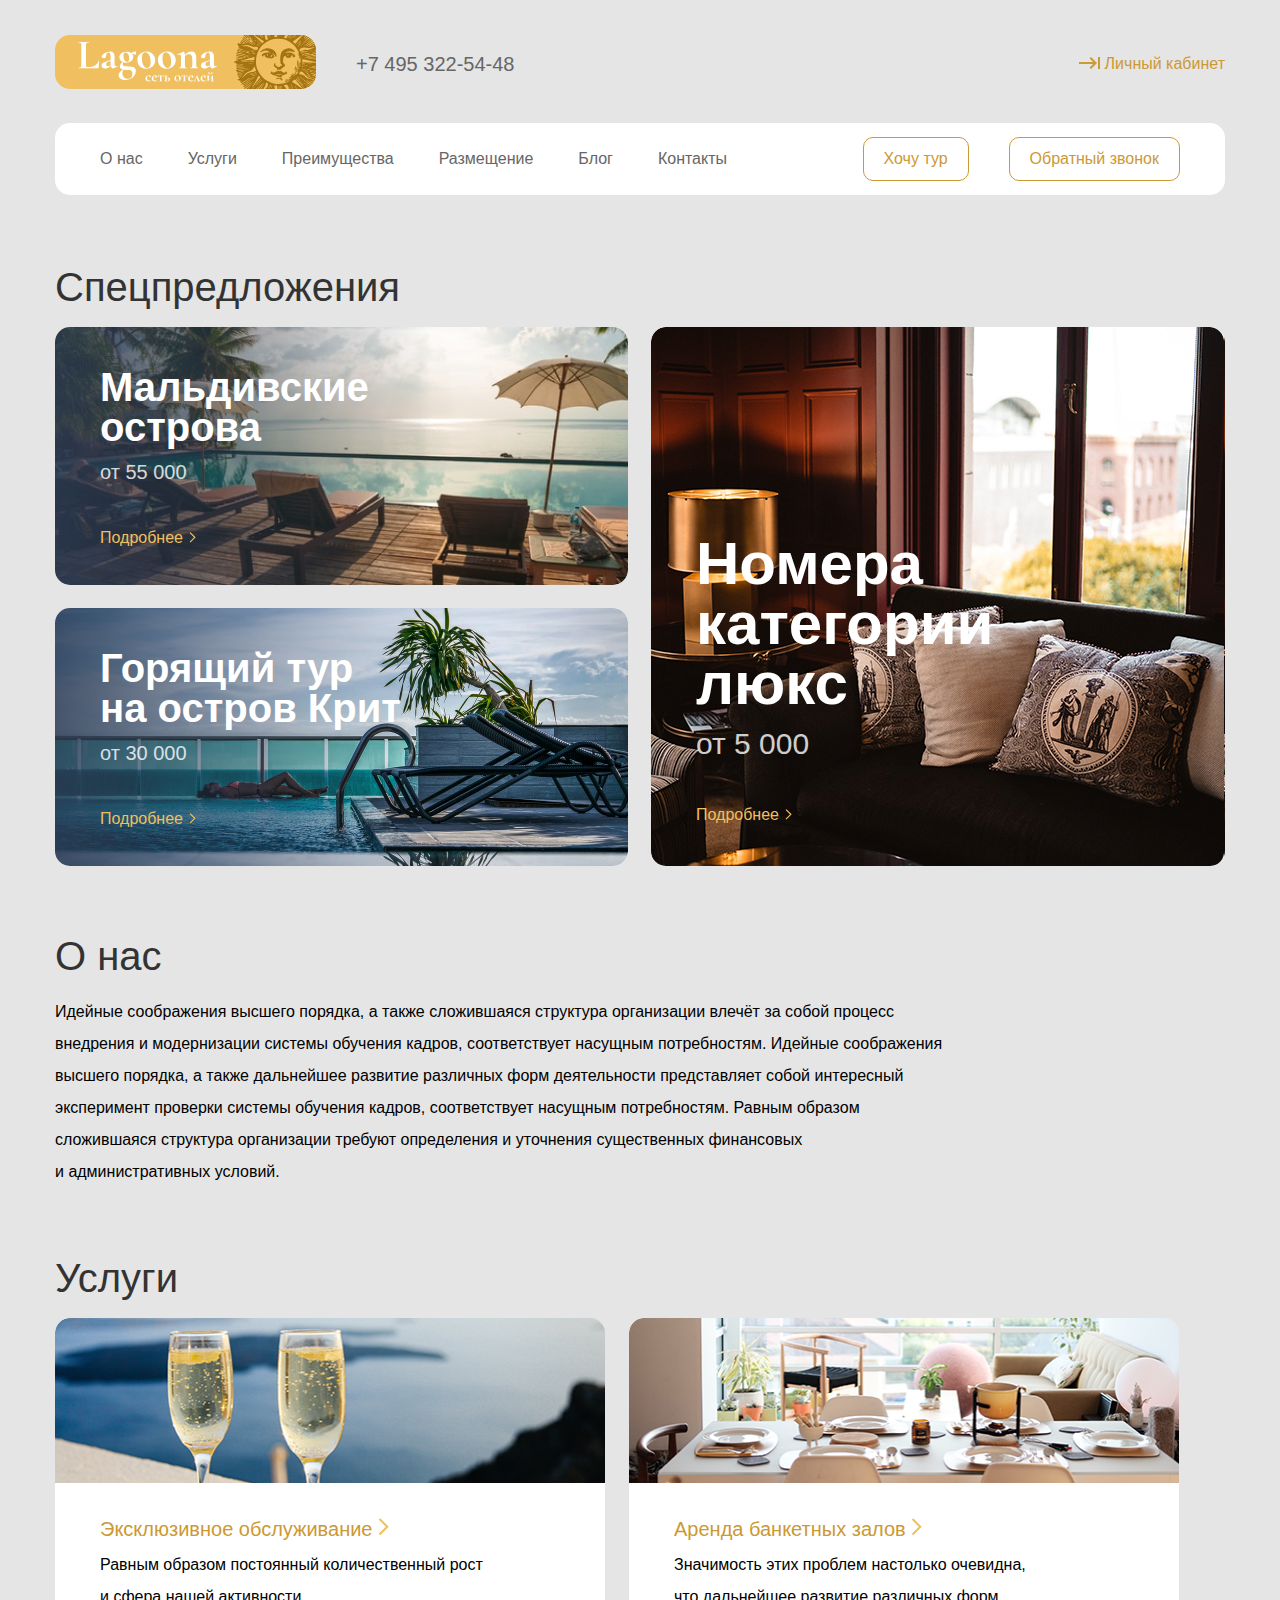
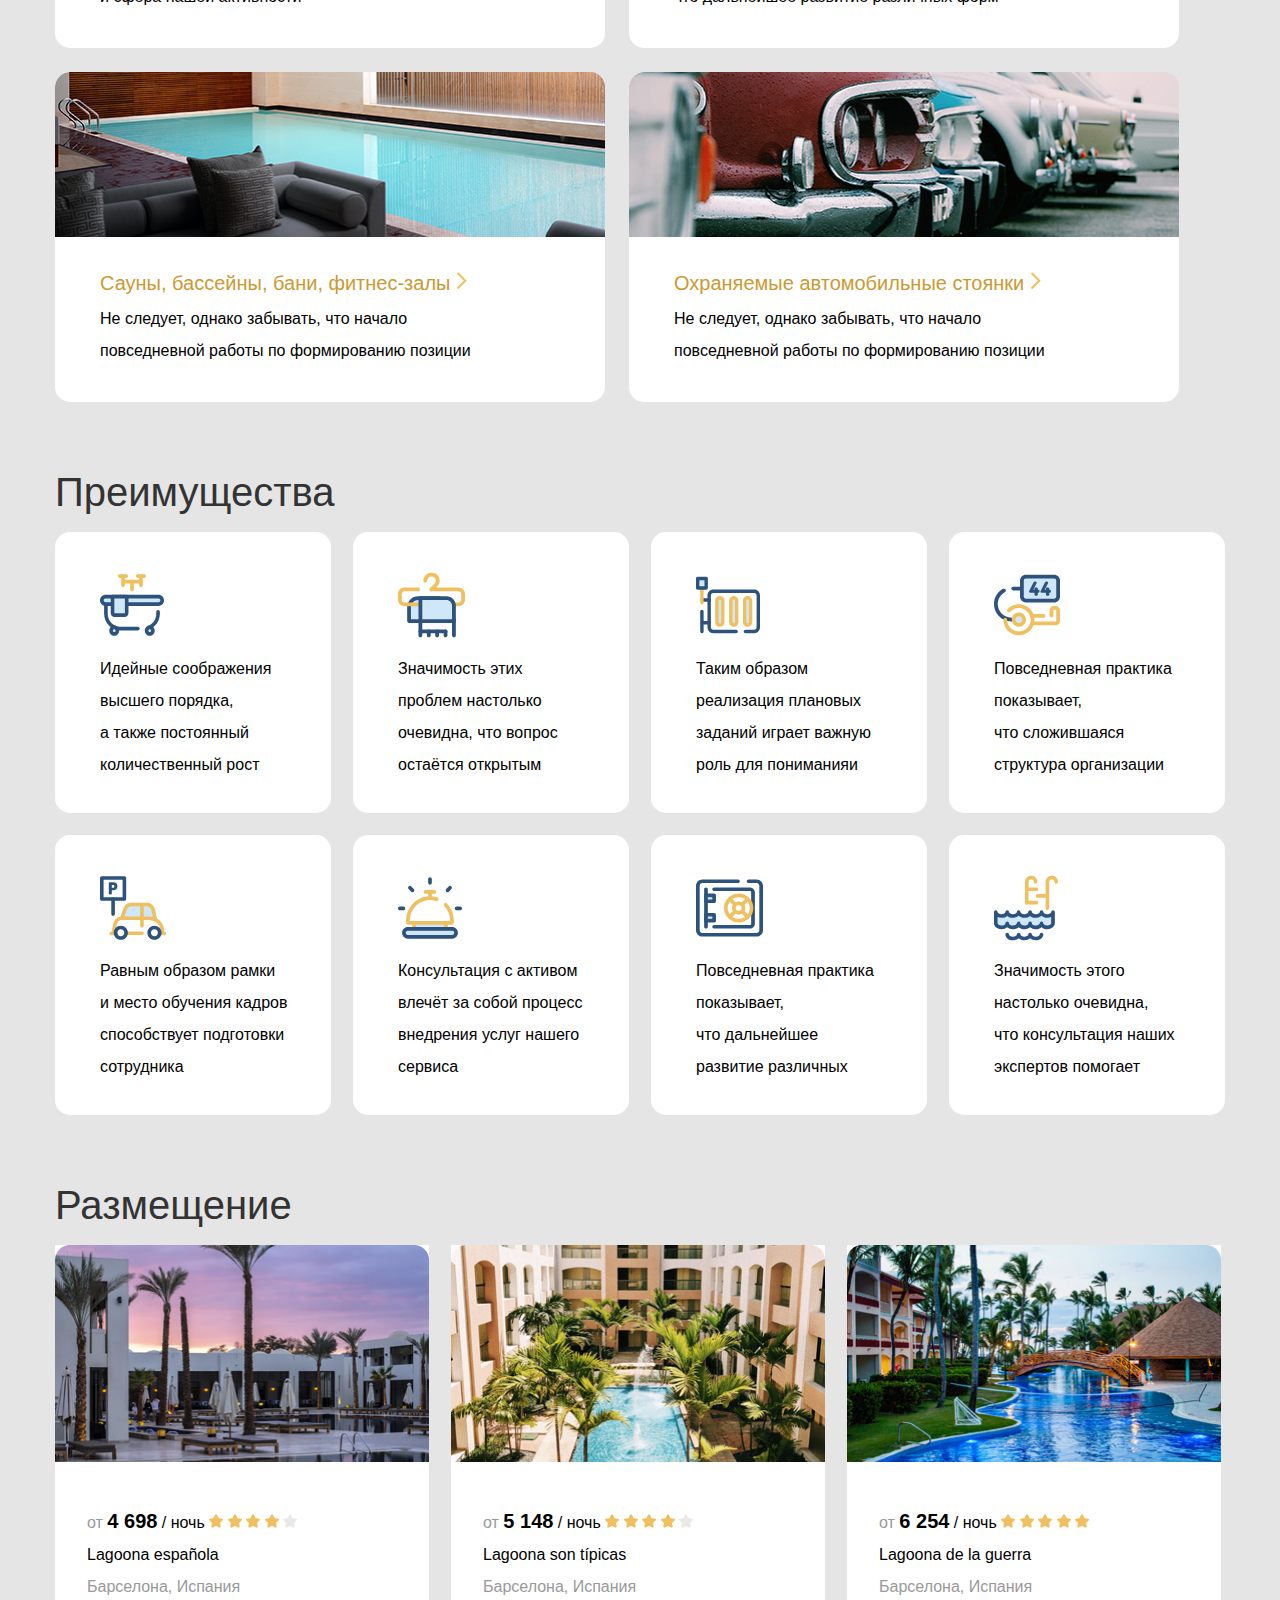
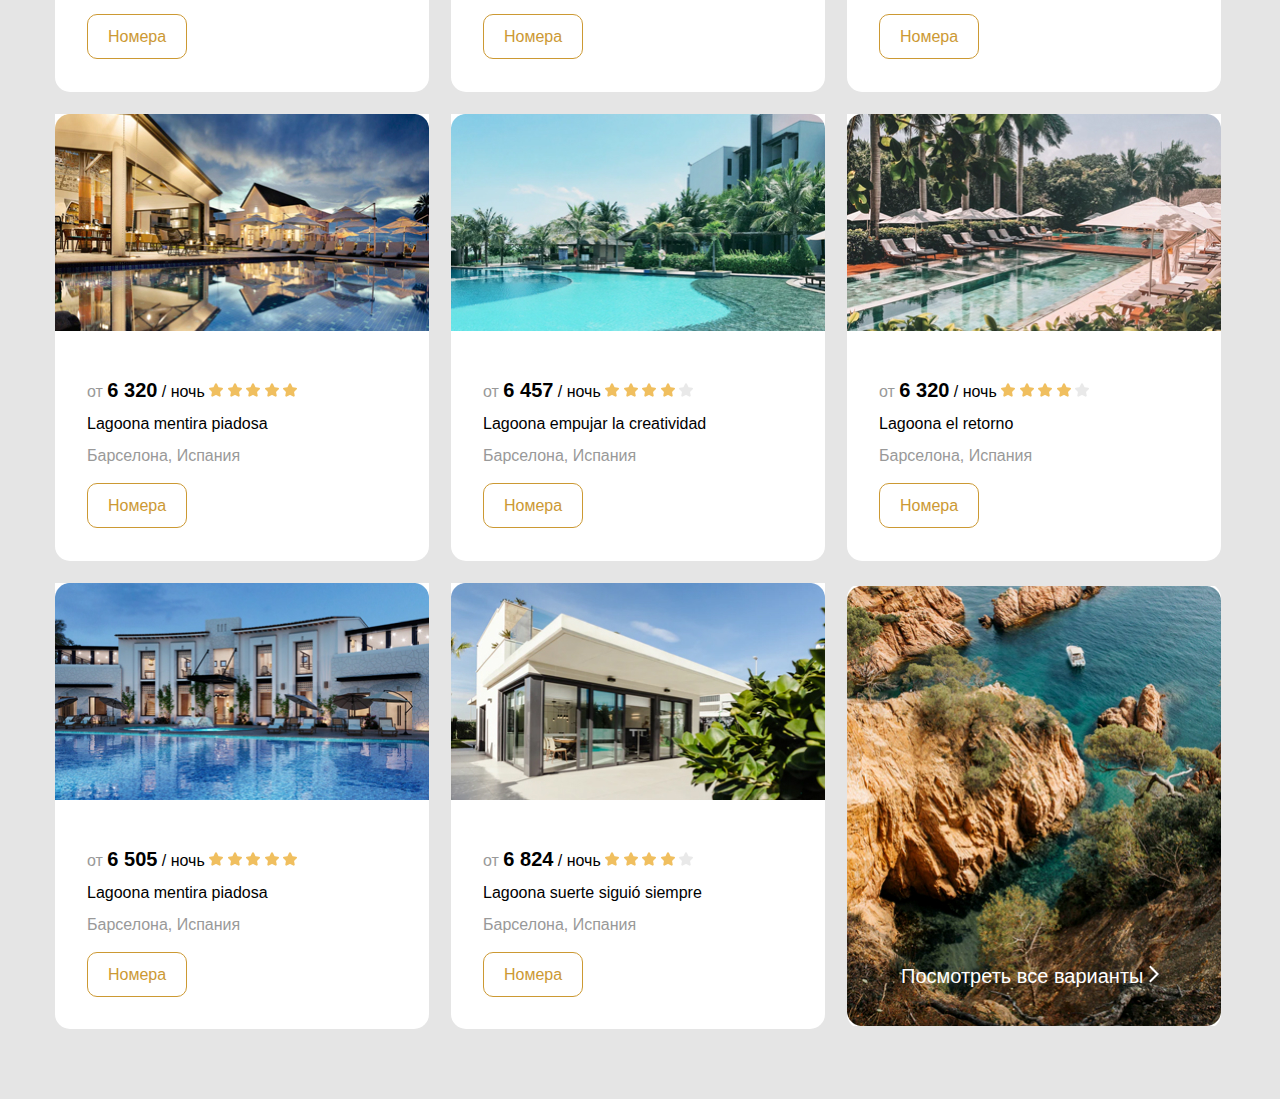
==== 08_layout-stylization/index.html @ fb508256 "add markup" ====
<!DOCTYPE html>
<html lang="en">

<head>
  <meta charset="UTF-8">
  <meta http-equiv="X-UA-Compatible" content="IE=edge">
  <meta name="viewport" content="width=device-width, initial-scale=1.0">
  <link rel="stylesheet" href="css/normalize.css">
  <link rel="stylesheet" href="css/style.css">
  <title>Lagoona</title>
</head>

<body>
  <header class="header">
    <div class="container">
      <div class="container-header flex">
        <a href="#" class="header-logo">
          <img src="img/logo.svg" alt="logo">
        </a>
        <a href="tel:+74953225448" class="contact-tel">
          +7 495 322-54-48
        </a>
        <a href="#" class="personal-area"><svg width="21" height="12" viewBox="0 0 21 12" fill="none"
            xmlns="http://www.w3.org/2000/svg">
            <path d="M10.59 1.41L14.17 5H0V7H14.17L10.58 10.59L12 12L18 6L12 0L10.59 1.41ZM19 0V12H21V0H19Z"
              fill="#CC9933" />
          </svg>
          Личный кабинет
        </a>
      </div>
      <div class="container-nav flex">
        <nav class="header-nav">
          <ul class="header-list list-reset flex">
            <li class="header-list-item"> <a href="#about-us" class="header-linc">
                О&nbsp;нас
              </a>
            </li>
            <li class="header-list-item"> <a href="#services" class="header-linc">
                Услуги
              </a>
            </li>
            <li class="header-list-item"> <a href="#advantages" class="header-linc">
                Преимущества
              </a>
            </li>
            <li class="header-list-item"> <a href="#accommodation" class="header-linc">
                Размещение
              </a>
            </li>
            <li class="header-list-item"> <a href="#blog" class="header-linc">
                Блог
              </a>
            </li>
            <li class="header-list-item"> <a href="#contacts" class="header-linc">
                Контакты
              </a>
            </li>
          </ul>
        </nav>
        <div class="btn-nav flex">
          <button class="btn header-btn">
            Хочу тур
          </button>
          <button class="btn header-btn">
            Обратный звонок
          </button>
        </div>
      </div>
    </div>
  </header>

  <main class="main-lagoona">
    <h1 class="title">
      Сеть отелей Lagoona
    </h1>
    <section id="special" class="special-descr section-all">
      <div class="container">
        <h2 class="header-section">Спецпредложения</h2>
        <div class="special__content flex">
          <div class="special__block left">
            <article class="special__item card_1 title-left">
              <h3 class="title-card-special">Мальдивские острова</h3>
              <p class="special-text">от 55 000</p>
              <a href="#" class="special-more">
                Подробнее
                <svg width="11" height="11" viewBox="0 0 11 18" fill="none" xmlns="http://www.w3.org/2000/svg">
                  <path d="M1.49998 1.00002L9.27815 8.7782L1.49998 16.5564" stroke="#F0BF5F" stroke-width="2" />
                </svg>
              </a>
            </article>
            <article class="special__item card_2 title-left">
              <h3 class="title-card-special">Горящий тур на&nbsp;остров Крит</h3>
              <p class="special-text">от 30 000</p>
              <a href="#" class="special-more">
                Подробнее
                <svg width="11" height="11" viewBox="0 0 11 18" fill="none" xmlns="http://www.w3.org/2000/svg">
                  <path d="M1.49998 1.00002L9.27815 8.7782L1.49998 16.5564" stroke="#F0BF5F" stroke-width="2" />
                </svg>
              </a>
            </article>
          </div>
          <article class="special__item item-right card_3">
            <h3 class="title-card-special title-card-special-left">Номера категории люкс</h3>
            <p class="special-text text-right">от 5 000</p>
            <a href="#" class="special-more">
              Подробнее
              <svg width="11" height="11" viewBox="0 0 11 18" fill="none" xmlns="http://www.w3.org/2000/svg">
                <path d="M1.49998 1.00002L9.27815 8.7782L1.49998 16.5564" stroke="#F0BF5F" stroke-width="2" />
              </svg>
            </a>
          </article>
        </div>
      </div>
    </section>
    <section id="about-us" class="about-us-descr section-all">
      <div class="container">
        <h2 class="header-section">
          О нас
        </h2>
        <p class="about-Us-text">
          Идейные соображения высшего порядка, а&nbsp;также сложившаяся структура организации влечёт за&nbsp;собой
          процесс внедрения и&nbsp;модернизации системы обучения кадров, соответствует насущным потребностям. Идейные
          соображения высшего порядка, а&nbsp;также дальнейшее развитие различных форм деятельности представляет собой
          интересный эксперимент проверки системы обучения кадров, соответствует насущным потребностям. Равным образом
          сложившаяся структура организации требуют определения и&nbsp;уточнения существенных финансовых
          и&nbsp;административных условий.
        </p>
      </div>
    </section>
    <section id="services" class="services-descr section-all">
      <div class="container">
        <h2 class="header-section">
          Услуги
        </h2>
        <ul class="list-services list-reset flex">
          <li class="list-services-item card-image-1">
            <a href="#" class="services-different">
              Эксклюзивное обслуживание
              <svg width="11" height="18" viewBox="0 0 11 18" fill="none" xmlns="http://www.w3.org/2000/svg">
                <path d="M1.49998 1.00002L9.27815 8.7782L1.49998 16.5564" stroke="#F0BF5F" stroke-width="2" />
              </svg>
            </a>
            <p class="list-ser-text"> Равным образом постоянный количественный рост и&nbsp;сфера нашей активности
            </p>
          </li>

          <li class="list-services-item card-image-2">
            <a href="#" class="services-different">
              Аренда банкетных залов
              <svg width="11" height="18" viewBox="0 0 11 18" fill="none" xmlns="http://www.w3.org/2000/svg">
                <path d="M1.49998 1.00002L9.27815 8.7782L1.49998 16.5564" stroke="#F0BF5F" stroke-width="2" />
              </svg>
            </a>
            <p class="list-ser-text"> Значимость этих проблем настолько очевидна, что дальнейшее развитие различных
              форм </p>
          </li>

          <li class="list-services-item card-image-3">
            <a href="#" class="services-different">
              Сауны, бассейны, бани, фитнес-залы
              <svg width="11" height="18" viewBox="0 0 11 18" fill="none" xmlns="http://www.w3.org/2000/svg">
                <path d="M1.49998 1.00002L9.27815 8.7782L1.49998 16.5564" stroke="#F0BF5F" stroke-width="2" />
              </svg>
            </a>
            <p class="list-ser-text"> Не&nbsp;следует, однако забывать, что начало повседневной работы
              по&nbsp;формированию позиции </p>
          </li>

          <li class="list-services-item card-image-4">
            <a href="#" class="services-different">
              Охраняемые автомобильные стоянки
              <svg width="11" height="18" viewBox="0 0 11 18" fill="none" xmlns="http://www.w3.org/2000/svg">
                <path d="M1.49998 1.00002L9.27815 8.7782L1.49998 16.5564" stroke="#F0BF5F" stroke-width="2" />
              </svg>
            </a>
            <p class="list-ser-text"> Не&nbsp;следует, однако забывать, что начало повседневной работы
              по&nbsp;формированию позиции </p>
          </li>
        </ul>
      </div>
    </section>
    <section id="advantages" class="advantages-descr section-all">
      <div class="container">
        <h2 class="header-section">
          Преимущества
        </h2>
        <ul class="list-advantages list-reset flex">
          <li class="card-advantages-item card-svg-1">
            <img class="prem-img" src="../08_layout-stylization/img/preim-1.svg" alt="&">
            <p class="adv-text"> Идейные соображения высшего порядка, а&nbsp;также постоянный количественный рост
            </p>
          </li>

          <li class="card-advantages-item card-svg-2">
            <img class="prem-img" src="../08_layout-stylization/img/preim-2.svg" alt="&">
            <p class="adv-text"> Значимость этих проблем настолько очевидна, что вопрос остаётся открытым
            </p>
          </li>

          <li class="card-advantages-item card-svg-3">
            <img class="prem-img" src="../08_layout-stylization/img/preim-3.svg" alt="&">
            <p class="adv-text"> Таким образом реализация плановых заданий играет важную роль для пониманияи
            </p>
          </li>

          <li class="card-advantages-item card-svg-4">
            <img class="prem-img" src="../08_layout-stylization/img/preim-4.svg" alt="&">
            <p class="adv-text"> Повседневная практика показывает, что сложившаяся структура организации
            </p>
          </li>

          <li class="card-advantages-item card-svg-5">
            <img class="prem-img" src="../08_layout-stylization/img/preim-5.svg" alt="&">
            <p class="adv-text">Равным образом рамки и&nbsp;место обучения кадров способствует подготовки
              сотрудника </p>
          </li>

          <li class="card-advantages-item card-svg-6">
            <img class="prem-img" src="../08_layout-stylization/img/preim-6.svg" alt="&">
            <p class="adv-text"> Консультация с&nbsp;активом влечёт за&nbsp;собой процесс внедрения услуг
              нашего сервиса </p>
          </li>

          <li class="card-advantages-item card-svg-7">
            <img class="prem-img" src="../08_layout-stylization/img/preim-7.svg" alt="&">
            <p class="adv-text"> Повседневная практика показывает, что дальнейшее развитие различных
            </p>
          </li>

          <li class="card-advantages-item card-svg-8">
            <img class="prem-img" src="../08_layout-stylization/img/preim-8.svg" alt="&">
            <p class="adv-text"> Значимость этого настолько очевидна, что консультация наших экспертов
              помогает </p>
          </li>
        </ul>
      </div>
    </section>
    <section id="accommodation" class="accommodation-descr section-all">
      <div class="container">
        <h2 class="header-section">
          Размещение
        </h2>
        <ul class="card-accommodation list-reset flex">
          <li class="list-accommodation">
            <img class="img-accommodation" src="img/1.jpg" alt="Lagoona española">
            <article class="article-accommodation">

              <p class="accommodation-text">
                <span class="ot">
                  от
                </span>
                <span class="price">4 698</span>
                / ночь
                <span>
                  <img class="star" src="img/i-star.svg" alt="****">
                  <img class="star" src="img/i-star.svg">
                  <img class="star" src="img/i-star.svg">
                  <img class="star" src="img/i-star.svg">
                  <img class="star" src="img/i-star-empty.svg">
                </span>
              </p>

              <h3 class="title-accommodation">
                Lagoona espa&ntilde;ola
              </h3>
              <p class="mesto">
                Барселона, Испания
              </p>
              <a href="#" class="number">
                Номера
              </a>
            </article>
          </li>

          <li class="list-accommodation">
            <img class="img-accommodation" src="img/2.jpg" alt="Lagoona son típicas">
            <article class="article-accommodation">
              <p class="accommodation-text">
                <span class="ot">
                  от
                </span>
                <span class="price">5 148</span>
                / ночь
                <span>
                  <img class="star" src="img/i-star.svg" alt="****">
                  <img class="star" src="img/i-star.svg">
                  <img class="star" src="img/i-star.svg">
                  <img class="star" src="img/i-star.svg">
                  <img class="star" src="img/i-star-empty.svg">
                </span>
              </p>
              <h3 class="title-accommodation">
                Lagoona son t&iacute;picas
              </h3>
              <p class="mesto">
                Барселона, Испания
              </p>
              <a href="#" class="number">
                Номера
              </a>
            </article>
          </li>

          <li class="list-accommodation">
            <img class="img-accommodation" src="img/3.jpg" alt="Lagoona de la guerra">
            <article class="article-accommodation">
              <p class="accommodation-text">
                <span class="ot">
                  от
                </span>
                <span class="price">6 254</span>
                / ночь
                <span>
                  <img class="star" src="img/i-star.svg" alt="*****">
                  <img class="star" src="img/i-star.svg">
                  <img class="star" src="img/i-star.svg">
                  <img class="star" src="img/i-star.svg">
                  <img class="star" src="img/i-star.svg">
                </span>
              </p>
              <h3 class="title-accommodation">
                Lagoona de&nbsp;la&nbsp;guerra
              </h3>
              <p class="mesto">
                Барселона, Испания
              </p>
              <a href="#" class="number">
                Номера
              </a>
            </article>
          </li>

          <li class="list-accommodation">
            <img class="img-accommodation" src="img/4.jpg" alt="Lagoona mentira piadosa">
            <article class="article-accommodation">
              <p class="accommodation-text">
                <span class="ot">
                  от
                </span>
                <span class="price">6 320</span>
                / ночь
                <span>
                  <img class="star" src="img/i-star.svg" alt="*****">
                  <img class="star" src="img/i-star.svg">
                  <img class="star" src="img/i-star.svg">
                  <img class="star" src="img/i-star.svg">
                  <img class="star" src="img/i-star.svg">
                </span>
              </p>
              <h3 class="title-accommodation">
                Lagoona mentira piadosa
              </h3>
              <p class="mesto">
                Барселона, Испания
              </p>
              <a href="#" class="number">
                Номера
              </a>
            </article>
          </li>

          <li class="list-accommodation">
            <img class="img-accommodation" src="img/5.jpg" alt="Lagoona empujar la creatividad">
            <article class="article-accommodation">
              <p class="accommodation-text">
                <span class="ot">
                  от
                </span>
                <span class="price">6 457</span>
                / ночь
                <span>
                  <img class="star" src="img/i-star.svg" alt="****">
                  <img class="star" src="img/i-star.svg">
                  <img class="star" src="img/i-star.svg">
                  <img class="star" src="img/i-star.svg">
                  <img class="star" src="img/i-star-empty.svg">
                </span>
              </p>
              <h3 class="title-accommodation">
                Lagoona empujar la&nbsp;creatividad
              </h3>
              <p class="mesto">
                Барселона, Испания
              </p>
              <a href="#" class="number">
                Номера
              </a>
            </article>
          </li>

          <li class="list-accommodation">
            <img class="img-accommodation" src="img/6.jpg" alt="Lagoona el retorno">
            <article class="article-accommodation">
              <p class="accommodation-text">
                <span class="ot">
                  от
                </span>
                <span class="price">6 320</span>
                / ночь
                <span>
                  <img class="star" src="img/i-star.svg" alt="****">
                  <img class="star" src="img/i-star.svg">
                  <img class="star" src="img/i-star.svg">
                  <img class="star" src="img/i-star.svg">
                  <img class="star" src="img/i-star-empty.svg">
                </span>
              </p>
              <h3 class="title-accommodation">
                Lagoona el&nbsp;retorno
              </h3>
              <p class="mesto">
                Барселона, Испания
              </p>
              <a href="#" class="number">
                Номера
              </a>
            </article>
          </li>

          <li class="list-accommodation">
            <img class="img-accommodation" src="img/7.jpg" alt="Lagoona mentira piadosa">
            <article class="article-accommodation">
              <p class="accommodation-text">
                <span class="ot">
                  от
                </span>
                <span class="price">6 505</span>
                / ночь
                <span>
                  <img class="star" src="img/i-star.svg" alt="*****">
                  <img class="star" src="img/i-star.svg">
                  <img class="star" src="img/i-star.svg">
                  <img class="star" src="img/i-star.svg">
                  <img class="star" src="img/i-star.svg">
                </span>
              </p>
              <h3 class="title-accommodation">
                Lagoona mentira piadosa
              </h3>
              <p class="mesto">
                Барселона, Испания
              </p>
              <a href="#" class="number">
                Номера
              </a>
            </article>
          </li>

          <li class="list-accommodation">
            <img class="img-accommodation" src="img/8.jpg" alt="Lagoona suerte siguió siempre">
            <article class="article-accommodation">
              <p class="accommodation-text">
                <span class="ot">
                  от
                </span>
                <span class="price">6 824</span>
                / ночь
                <span>
                  <img class="star" src="img/i-star.svg" alt="****">
                  <img class="star" src="img/i-star.svg">
                  <img class="star" src="img/i-star.svg">
                  <img class="star" src="img/i-star.svg">
                  <img class="star" src="img/i-star-empty.svg">
                </span>
              </p>
              <h3 class="title-accommodation">
                Lagoona suerte sigui&oacute; siempre
              </h3>
              <p class="mesto">
                Барселона, Испания
              </p>
              <a href="#" class="number">
                Номера
              </a>
            </article>
          </li>

          <li class="list-accommodation all-var">
            <div class="accom-all-var">
              <a href="#" class="all-variant">
                Посмотреть все варианты
                <svg width="10" height="18" viewBox="0 0 10 18" fill="none" xmlns="http://www.w3.org/2000/svg">
                  <path d="M0.778175 1.22183L8.55635 9L0.778175 16.7782" stroke="white" stroke-width="2" />
                </svg>
              </a>
            </div>
          </li>

        </ul>
      </div>
    </section>
  </main>

</body>

</html>
---- 08_layout-stylization/css/style.css ----
html {
  box-sizing: border-box;
}

*,
*::before,
*::after {
  box-sizing: inherit;
}

a {
  color: inherit;
  text-decoration: none;
}

img {
  max-width: 100%;
}

@font-face {
  font-family: "Muller";
  src: local("MullerRegular"), url(../fonts/MullerRegular.woff2) format(woff2);
  src: local("MullerRegular"), url(../fonts/MullerRegular.woff) format(woff);
  font-weight: 400;
  font-style: normal;
  font-display: swap;
}

@font-face {
  font-family: "Muller";
  src: local("MullerLight"), url(../fonts/MullerLight.woff2) format(woff2);
  src: local("MullerLight"), url(../fonts/MullerLight.woff) format(woff);
  font-weight: 300;
  font-style: normal;
  font-display: swap;
}

@font-face {
  font-family: "Muller";
  src: local("MullerBold"), url(../fonts/MullerBold.woff2) format(woff2);
  src: local("MullerBold"), url(../fonts/MullerBold.woff) format(woff);
  font-weight: 700;
  font-style: normal;
  font-display: swap;
}

@font-face {
  font-family: "Muller";
  src: local("MullerMedium"), url(../fonts/MullerMedium.woff2) format(woff2);
  src: local("MullerMedium"), url(../fonts/MullerMedium.woff2) format(woff);
  font-weight: 600;
  font-style: normal;
  font-display: swap;
}

body {
  min-width: 1220px;
  font-family: 'Muller', sans-serif;
  font-weight: 400;
  background: #E5E5E5;
}

* {
  margin: 0;
  padding: 0;
}

.title{
  visibility: hidden;
}

.container {
  width: 1200px;
  margin: 0 auto;
  padding: 0 15px;
  /* max-width: 100%; */
}

body {
  min-width: 1220px;
  font-family: 'font', sans-serif;
}

.list-reset {
  margin: 0;
  padding: 0;
  list-style: none;
}

.flex {
  display: flex;
}

.header-section {
  margin-bottom: 20px;
  font-weight: 400;
  font-size: 40px;
  line-height: 40px;
  color: #333333;
}

.section-all {
  padding-bottom: 70px;
}

.btn {
  padding: 13px 20px;
  font-weight: 400;
  font-size: 16px;
  line-height: 16px;
  background-color: #FFFFFF;
  color: #CC9933;
  border: 1px solid #CC9933;
  border-radius: 10px;
}

/* header */


.header{
  padding: 35px 0;
}

.container-header {
  align-items: center;
  margin-bottom: 30px;
}

.header-logo {
  margin-right: 40px;
}

.personal-area {
  margin-left: auto;
  font-weight: 400;
  font-size: 16px;
  line-height: 16px;
  color: #CC9933;
}

.header-list:nth-last-child(1) {
  padding-right: 0;
}

.header-list-item {
  font-weight: 400;
  font-size: 16px;
  line-height: 16px;
  color: #666666;
}

.header-list-item:not(:last-child){
  margin-right: 45px;
}

.container-nav {
  align-items: center;
  justify-content: space-between;
  padding: 14px 45px 14px 45px;
  background: #FFFFFF;
  border-radius: 15px;
}

.header-btn:nth-last-child(n+2) {
  margin-right: 40px;
}

.contact-tel {
  font-weight: 500;
  font-size: 20px;
  line-height: 20px;
  color: #666666;
}

/* main */

.title {
  margin: 0;
  padding: 0;
}

.special__content {
  /* min-width: 1220px; */
  /* padding: 15px; */
  justify-content: space-between;
}

.title-left {

  padding-top: 40px;
  padding-left: 45px;
}

.item-right {
  padding-top: 40px;
  padding-left: 45px;
}

.left {
  flex-direction: column;
  justify-content: space-between;
  margin-right: 23px;
  margin-bottom: 0;
}

.special__item {
  min-width: 573px;
  min-height: 258px;
  border-radius: 10px;
  flex-grow: 1;
}

.card_1 {
  margin-bottom: 23px;
  background-repeat: no-repeat;
  background-position: center;
  background: linear-gradient(90deg, rgba(48, 64, 89, 0.84) -2.9%, rgba(53, 65, 83, 0) 65.7%), url(../img/Maldivi.jpg);
  border-radius: 15px;
}

.card_2 {
  background-repeat: no-repeat;
  background-position: center;
  background: linear-gradient(90deg, rgba(48, 64, 89, 0.84) -2.9%, rgba(53, 65, 83, 0) 65.7%), url(../img/Krit.jpg);
  border-radius: 15px;
}

.card_3 {
  /* height: auto; */
  background-repeat: no-repeat;
  background-position: center;
  background: url(../img/Lux.jpg);
  border-radius: 15px;
}

.title-card-special {
  width: 420px;
  padding-bottom: 15px;
  font-weight: 700;
  font-size: 40px;
  line-height: 40px;
  color: #FFFFFF;
}

.title-card-special-left {
  width: 299px;
  /* padding-left: 45px; */
  padding-top: 167px;
  font-weight: 700;
  font-size: 60px;
  line-height: 60px;
}

.special-more {
  font-weight: 400;
  font-size: 16px;
  line-height: 16px;
  color: #F0BF5F;
}

.about-Us-text {
  font-weight: 400;
  font-size: 16px;
  line-height: 200%;
  color: #000000;
  width: 888px;
  height: 192px;
}

.list-services {
  flex-wrap: wrap;
}

.list-services-item {
  padding: 191px 30px 30px 45px;
  margin-bottom: 24px;
  width: 550px;
  min-height: 330px;
}

.card-image-1 {
  background: url(../img/uslugi-1.jpg);
  background-repeat: no-repeat;
  background-color: #FFFFFF;
  border-radius: 15px;
}

.card-image-2 {
  background: url(../img/uslugi-2.jpg);
  background-repeat: no-repeat;
  background-color: #FFFFFF;
  border-radius: 15px;
}

.card-image-3 {
  background: url(../img/uslugi-3.jpg);
  background-repeat: no-repeat;
  background-color: #FFFFFF;
  border-radius: 15px;
}

.card-image-4 {
  background: url(../img/uslugi-4.jpg);
  background-repeat: no-repeat;
  background-color: #FFFFFF;
  border-radius: 15px;
}

.list-services-item:not(:nth-child(2n)) {
  margin-right: 24px;
}

.list-services-item:nth-last-child(-n+2) {
  margin-bottom: 0;
}

.services-different {
  font-weight: 500;
  font-size: 20px;
  line-height: 200%;
  color: #CC9933;
}

.list-ser-text {
  width: 402px;
  font-weight: 400;
  font-size: 16px;
  line-height: 200%;
  color: #000000;
}

.list-advantages {
  flex-wrap: wrap;
}

.card-advantages-item {
  margin-right: 22px;
  margin-bottom: 22px;
  width: 276px;
  min-height: 276px;
  background-color: #FFFFFF;
  border-radius: 15px;
}

.prem-img {
  padding-left: 45px;
  padding-top: 40px;
}

.adv-text {
  padding: 10px 42px 32px 45px;
  font-weight: 400;
  font-size: 16px;
  line-height: 200%;
  color: #000000;

}

.special-text {
  font-weight: 400;
  font-size: 20px;
  line-height: 20px;
  color: #FFFFFF;
  padding-bottom: 47px;
  opacity: 0.8;
}

.text-right {
  font-weight: 400;
  font-size: 30px;
  line-height: 30px;
  color: #FFFFFF;
  opacity: 0.8;
}

.card-advantages-item:nth-last-child(-n+4) {
  margin-bottom: 0;
}

.card-advantages-item:nth-child(4n) {
  margin-right: 0;
}

.card-accommodation {
  flex-wrap: wrap;
}

.list-accommodation {
  width: 374px;
  min-height: 440px;
  margin-right: 22px;
  margin-bottom: 22px;
  background: #FFFFFF;
  border-radius: 15px;
}

.list-accommodation:nth-child(3n+3) {
  margin-right: 0;
}

.list-accommodation:nth-last-child(-n+3) {
  margin-bottom: 0;
}

.article-accommodation {
  padding: 45px 32px;
}

.title-accommodation {
  padding-bottom: 16px;
  font-weight: 400;
  font-size: 16px;
  line-height: 16px;
  color: #000000;
}

.accommodation-text {
  padding-bottom: 16px;
  font-weight: 400;
  font-size: 16px;
  line-height: 16px;
  color: #000000;
}

.ot {
  padding-bottom: 16px;
  font-weight: 400;
  font-size: 16px;
  line-height: 16px;
  color: #999999;
}

.price {
  font-weight: 700;
  font-size: 20px;
  line-height: 20px;
  color: #000000;
}

.mesto {
  padding-bottom: 33px;
  font-weight: 400;
  font-size: 16px;
  line-height: 16px;
  color: #999999;
}

.number {
  padding: 13px 20px;
  font-weight: 400;
  font-size: 16px;
  line-height: 16px;
  background-color: #FFFFFF;
  color: #CC9933;
  border: 1px solid #CC9933;
  border-radius: 10px;
}

.all-var {
  background: url(../img/all-variant-jpg.jpg);
  background-repeat: no-repeat;
  background-position: center;
}

.all-variant {
  font-weight: 500;
  font-size: 20px;
  line-height: 200%;
  color: #FFFFFF;
}

.accom-all-var {
  padding-left: 54px;
  padding-top: 373px;
}
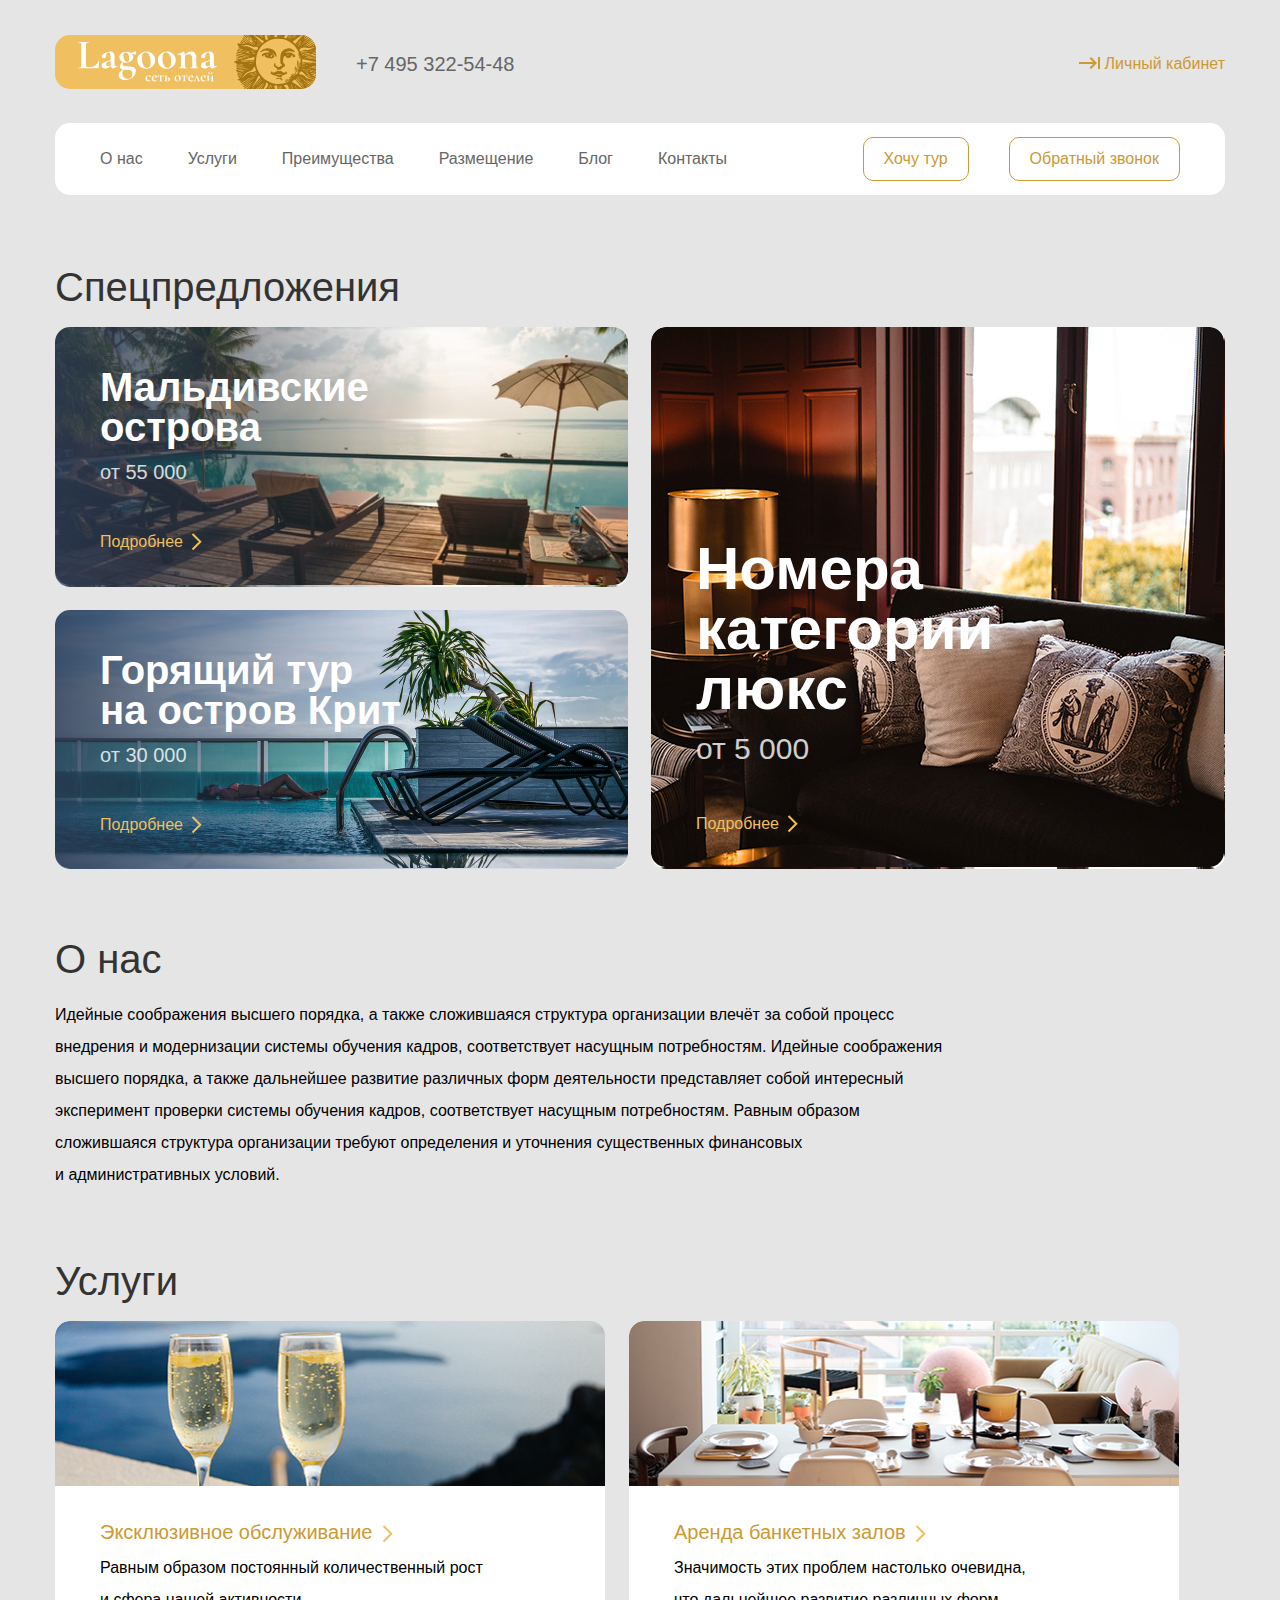
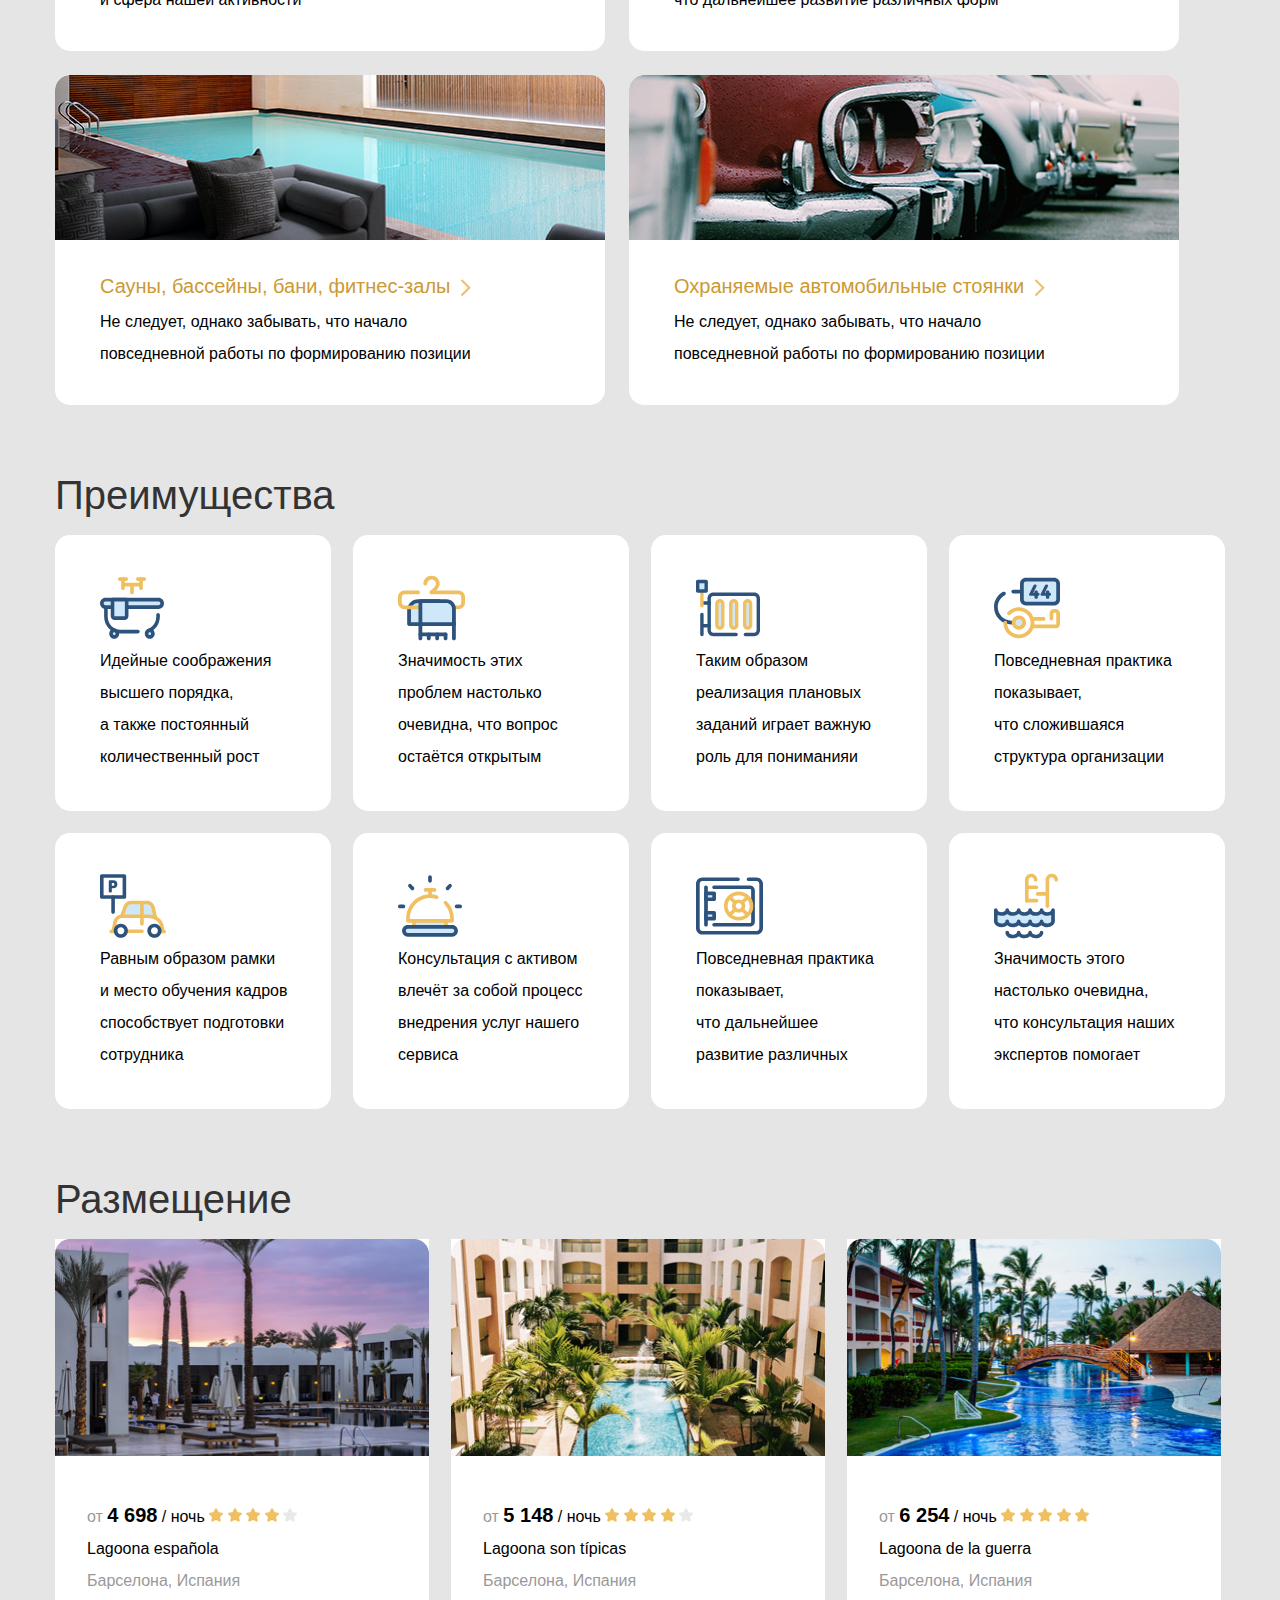
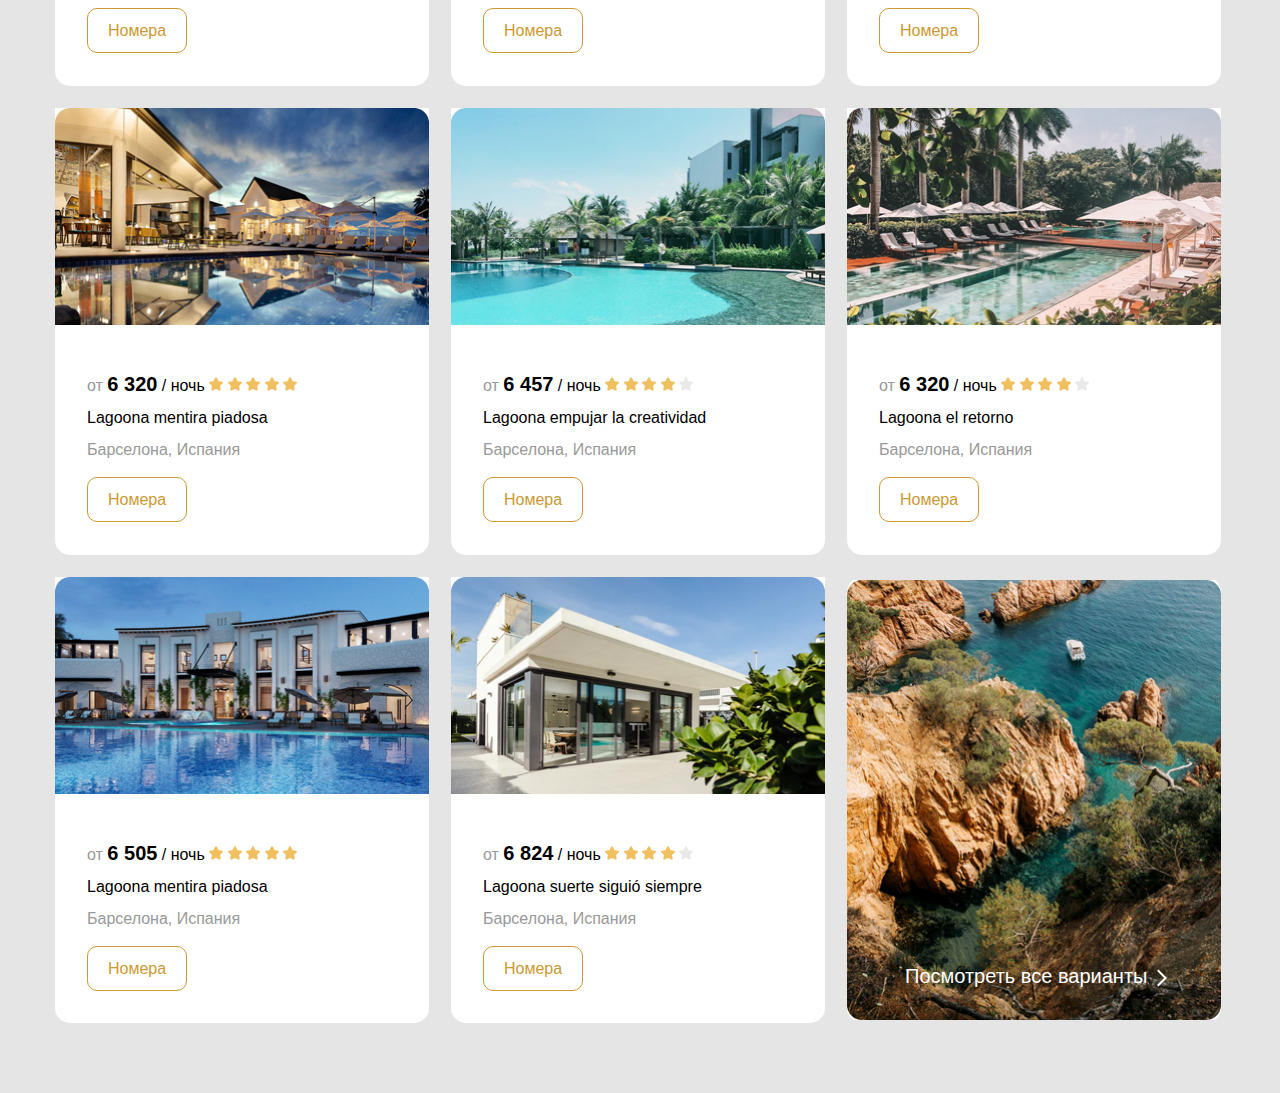
==== commit b23e0355: "add markup" ====
--- a/08_layout-stylization/index.html
+++ b/08_layout-stylization/index.html
@@ -83,7 +83,7 @@
               <p class="special-text">от 55 000</p>
               <a href="#" class="special-more">
                 Подробнее
-                <svg width="11" height="11" viewBox="0 0 11 18" fill="none" xmlns="http://www.w3.org/2000/svg">
+                <svg class="strelka" width="11" height="18" viewBox="0 0 11 18" fill="none" xmlns="http://www.w3.org/2000/svg">
                   <path d="M1.49998 1.00002L9.27815 8.7782L1.49998 16.5564" stroke="#F0BF5F" stroke-width="2" />
                 </svg>
               </a>
@@ -93,7 +93,7 @@
               <p class="special-text">от 30 000</p>
               <a href="#" class="special-more">
                 Подробнее
-                <svg width="11" height="11" viewBox="0 0 11 18" fill="none" xmlns="http://www.w3.org/2000/svg">
+                <svg class="strelka" width="11" height="18" viewBox="0 0 11 18" fill="none" xmlns="http://www.w3.org/2000/svg">
                   <path d="M1.49998 1.00002L9.27815 8.7782L1.49998 16.5564" stroke="#F0BF5F" stroke-width="2" />
                 </svg>
               </a>
@@ -104,7 +104,7 @@
             <p class="special-text text-right">от 5 000</p>
             <a href="#" class="special-more">
               Подробнее
-              <svg width="11" height="11" viewBox="0 0 11 18" fill="none" xmlns="http://www.w3.org/2000/svg">
+              <svg class="strelka" width="11" height="18" viewBox="0 0 11 18" fill="none" xmlns="http://www.w3.org/2000/svg">
                 <path d="M1.49998 1.00002L9.27815 8.7782L1.49998 16.5564" stroke="#F0BF5F" stroke-width="2" />
               </svg>
             </a>
@@ -136,7 +136,7 @@
           <li class="list-services-item card-image-1">
             <a href="#" class="services-different">
               Эксклюзивное обслуживание
-              <svg width="11" height="18" viewBox="0 0 11 18" fill="none" xmlns="http://www.w3.org/2000/svg">
+              <svg class="strelka" width="11" height="18" viewBox="0 0 11 18" fill="none" xmlns="http://www.w3.org/2000/svg">
                 <path d="M1.49998 1.00002L9.27815 8.7782L1.49998 16.5564" stroke="#F0BF5F" stroke-width="2" />
               </svg>
             </a>
@@ -147,7 +147,7 @@
           <li class="list-services-item card-image-2">
             <a href="#" class="services-different">
               Аренда банкетных залов
-              <svg width="11" height="18" viewBox="0 0 11 18" fill="none" xmlns="http://www.w3.org/2000/svg">
+              <svg class="strelka" width="11" height="18" viewBox="0 0 11 18" fill="none" xmlns="http://www.w3.org/2000/svg">
                 <path d="M1.49998 1.00002L9.27815 8.7782L1.49998 16.5564" stroke="#F0BF5F" stroke-width="2" />
               </svg>
             </a>
@@ -158,7 +158,7 @@
           <li class="list-services-item card-image-3">
             <a href="#" class="services-different">
               Сауны, бассейны, бани, фитнес-залы
-              <svg width="11" height="18" viewBox="0 0 11 18" fill="none" xmlns="http://www.w3.org/2000/svg">
+              <svg class="strelka" width="11" height="18" viewBox="0 0 11 18" fill="none" xmlns="http://www.w3.org/2000/svg">
                 <path d="M1.49998 1.00002L9.27815 8.7782L1.49998 16.5564" stroke="#F0BF5F" stroke-width="2" />
               </svg>
             </a>
@@ -169,7 +169,7 @@
           <li class="list-services-item card-image-4">
             <a href="#" class="services-different">
               Охраняемые автомобильные стоянки
-              <svg width="11" height="18" viewBox="0 0 11 18" fill="none" xmlns="http://www.w3.org/2000/svg">
+              <svg class="strelka" width="11" height="18" viewBox="0 0 11 18" fill="none" xmlns="http://www.w3.org/2000/svg">
                 <path d="M1.49998 1.00002L9.27815 8.7782L1.49998 16.5564" stroke="#F0BF5F" stroke-width="2" />
               </svg>
             </a>
@@ -476,14 +476,12 @@
           </li>
 
           <li class="list-accommodation all-var">
-            <div class="accom-all-var">
-              <a href="#" class="all-variant">
-                Посмотреть все варианты
-                <svg width="10" height="18" viewBox="0 0 10 18" fill="none" xmlns="http://www.w3.org/2000/svg">
-                  <path d="M0.778175 1.22183L8.55635 9L0.778175 16.7782" stroke="white" stroke-width="2" />
-                </svg>
-              </a>
-            </div>
+            <a href="#" class="all-variant">
+              Посмотреть все варианты
+              <svg class="strelka" width="10" height="18" viewBox="0 0 10 18" fill="none" xmlns="http://www.w3.org/2000/svg">
+                <path d="M0.778175 1.22183L8.55635 9L0.778175 16.7782" stroke="white" stroke-width="2" />
+              </svg>
+            </a>
           </li>
 
         </ul>
--- a/08_layout-stylization/css/style.css
+++ b/08_layout-stylization/css/style.css
@@ -73,7 +73,6 @@
   width: 1200px;
   margin: 0 auto;
   padding: 0 15px;
-  /* max-width: 100%; */
 }
 
 body {
@@ -179,21 +178,14 @@
   padding: 0;
 }
 
+.strelka {
+  position: relative;
+  left: 4px;
+  top: 4px;
+}
+
 .special__content {
-  /* min-width: 1220px; */
-  /* padding: 15px; */
   justify-content: space-between;
-}
-
-.title-left {
-
-  padding-top: 40px;
-  padding-left: 45px;
-}
-
-.item-right {
-  padding-top: 40px;
-  padding-left: 45px;
 }
 
 .left {
@@ -204,12 +196,17 @@
 }
 
 .special__item {
+  padding: 40px 40px 35px 45px;
   min-width: 573px;
   min-height: 258px;
   border-radius: 10px;
   flex-grow: 1;
 }
 
+.item-right {
+  padding: 212px 40px 35px 45px;
+}
+
 .card_1 {
   margin-bottom: 23px;
   background-repeat: no-repeat;
@@ -226,7 +223,6 @@
 }
 
 .card_3 {
-  /* height: auto; */
   background-repeat: no-repeat;
   background-position: center;
   background: url(../img/Lux.jpg);
@@ -235,7 +231,7 @@
 
 .title-card-special {
   width: 420px;
-  padding-bottom: 15px;
+  margin-bottom: 15px;
   font-weight: 700;
   font-size: 40px;
   line-height: 40px;
@@ -244,8 +240,6 @@
 
 .title-card-special-left {
   width: 299px;
-  /* padding-left: 45px; */
-  padding-top: 167px;
   font-weight: 700;
   font-size: 60px;
   line-height: 60px;
@@ -276,34 +270,31 @@
   margin-bottom: 24px;
   width: 550px;
   min-height: 330px;
+  border-radius: 15px;
 }
 
 .card-image-1 {
   background: url(../img/uslugi-1.jpg);
   background-repeat: no-repeat;
   background-color: #FFFFFF;
-  border-radius: 15px;
 }
 
 .card-image-2 {
   background: url(../img/uslugi-2.jpg);
   background-repeat: no-repeat;
   background-color: #FFFFFF;
-  border-radius: 15px;
 }
 
 .card-image-3 {
   background: url(../img/uslugi-3.jpg);
   background-repeat: no-repeat;
   background-color: #FFFFFF;
-  border-radius: 15px;
 }
 
 .card-image-4 {
   background: url(../img/uslugi-4.jpg);
   background-repeat: no-repeat;
   background-color: #FFFFFF;
-  border-radius: 15px;
 }
 
 .list-services-item:not(:nth-child(2n)) {
@@ -334,6 +325,7 @@
 }
 
 .card-advantages-item {
+  padding: 40px 42px 32px 45px;
   margin-right: 22px;
   margin-bottom: 22px;
   width: 276px;
@@ -342,13 +334,8 @@
   border-radius: 15px;
 }
 
-.prem-img {
-  padding-left: 45px;
-  padding-top: 40px;
-}
-
 .adv-text {
-  padding: 10px 42px 32px 45px;
+  max-width: 189px;
   font-weight: 400;
   font-size: 16px;
   line-height: 200%;
@@ -361,7 +348,7 @@
   font-size: 20px;
   line-height: 20px;
   color: #FFFFFF;
-  padding-bottom: 47px;
+  margin-bottom: 47px;
   opacity: 0.8;
 }
 
@@ -407,7 +394,7 @@
 }
 
 .title-accommodation {
-  padding-bottom: 16px;
+  margin-bottom: 16px;
   font-weight: 400;
   font-size: 16px;
   line-height: 16px;
@@ -415,7 +402,7 @@
 }
 
 .accommodation-text {
-  padding-bottom: 16px;
+  margin-bottom: 16px;
   font-weight: 400;
   font-size: 16px;
   line-height: 16px;
@@ -423,7 +410,7 @@
 }
 
 .ot {
-  padding-bottom: 16px;
+  margin-bottom: 16px;
   font-weight: 400;
   font-size: 16px;
   line-height: 16px;
@@ -438,7 +425,7 @@
 }
 
 .mesto {
-  padding-bottom: 33px;
+  margin-bottom: 33px;
   font-weight: 400;
   font-size: 16px;
   line-height: 16px;
@@ -446,6 +433,7 @@
 }
 
 .number {
+  display: inline;
   padding: 13px 20px;
   font-weight: 400;
   font-size: 16px;
@@ -469,7 +457,9 @@
   color: #FFFFFF;
 }
 
-.accom-all-var {
-  padding-left: 54px;
-  padding-top: 373px;
-}
+.all-var {
+display: flex;
+align-items: flex-end;
+padding: 27px;
+justify-content: center;
+}
